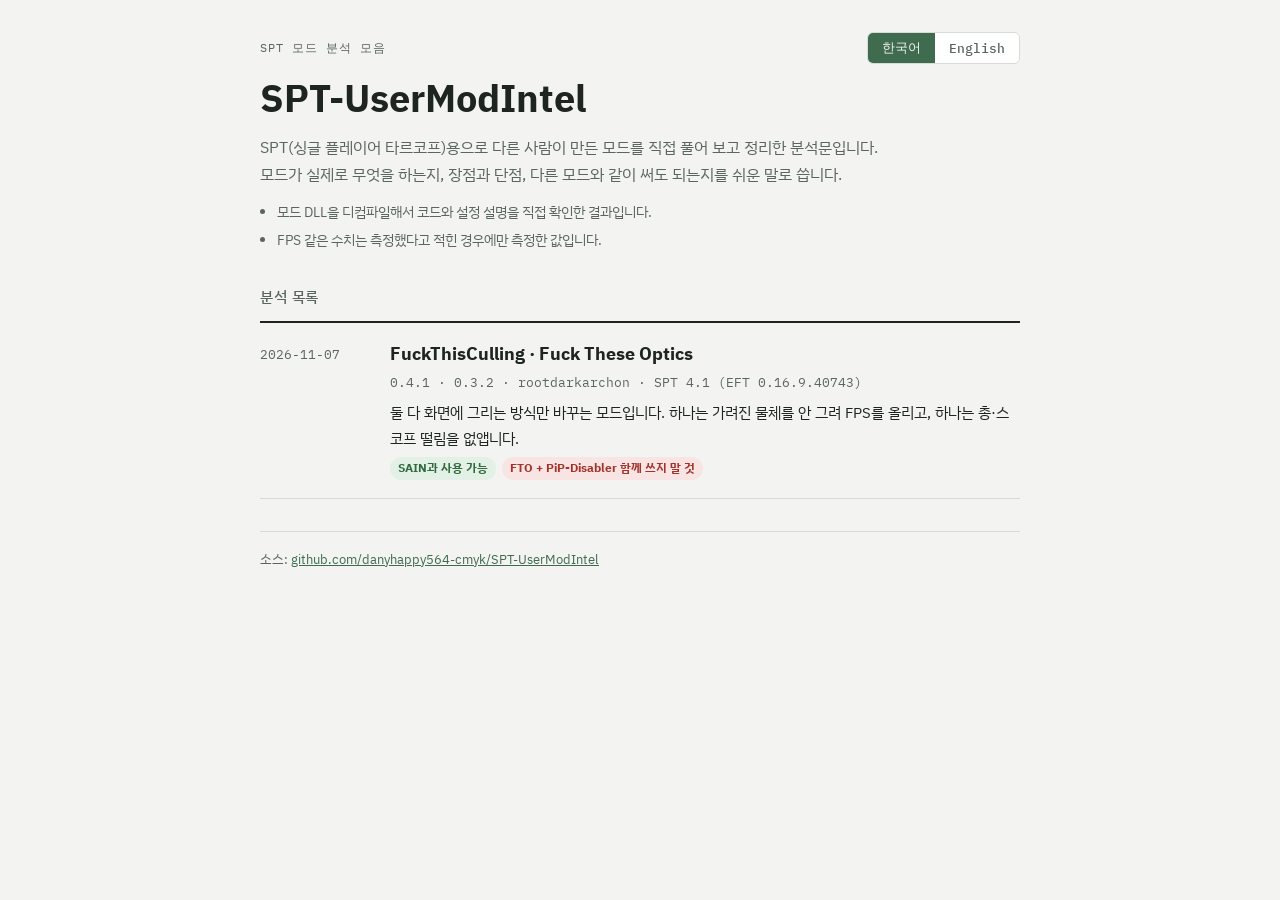
==== index.html @ 70f2d1f4 "보고서를 웹페이지 형식으로 전환: 홈 화면 index.html, 보고서 index.html, md 보고서 제거" ====
<!doctype html>
<html lang="ko">
<head>
<meta charset="utf-8">
<meta name="viewport" content="width=device-width, initial-scale=1, viewport-fit=cover">
<title>SPT-UserModIntel</title>
<link rel="stylesheet" href="https://fonts.googleapis.com/css2?family=IBM+Plex+Sans+KR:wght@400;500;700&family=IBM+Plex+Mono:wght@400;500&display=swap">
<style>
/* Layout: one column; intro, then one row per review (newest first). Same tokens as the review pages. */
*, *::before, *::after { box-sizing: border-box; }
:root {
  --bg: #f3f4f1; --surface: #ffffff; --fg: #1d2421; --muted: #5a6560; --line: #d6dbd6;
  --accent: #3f6b4f; --warn: #9a5b00; --warn-bg: #fbf1df; --bad: #a3322a; --bad-bg: #f8e5e3;
  --good: #2f6b3f; --good-bg: #e3f0e6;
  --font-body: "IBM Plex Sans KR", "Malgun Gothic", "Apple SD Gothic Neo", system-ui, sans-serif;
  --font-mono: "IBM Plex Mono", ui-monospace, Consolas, monospace;
}
@media (prefers-color-scheme: dark) {
  :root:not([data-theme="light"]) {
    --bg: #151a18; --surface: #1c2320; --fg: #e3e8e4; --muted: #9aa69f; --line: #2e3833;
    --accent: #8cc49d; --warn: #e6b45a; --warn-bg: #2e2617; --bad: #f08a80; --bad-bg: #321d1b;
    --good: #8cc49d; --good-bg: #1b2d21; color-scheme: dark;
  }
}
:root[data-theme="dark"] {
  --bg: #151a18; --surface: #1c2320; --fg: #e3e8e4; --muted: #9aa69f; --line: #2e3833;
  --accent: #8cc49d; --warn: #e6b45a; --warn-bg: #2e2617; --bad: #f08a80; --bad-bg: #321d1b;
  --good: #8cc49d; --good-bg: #1b2d21; color-scheme: dark;
}
[hidden] { display: none !important; }
body {
  margin: 0; background: var(--bg); color: var(--fg); font-family: var(--font-body);
  font-size: 16px; line-height: 1.7;
  padding-left: max(16px, env(safe-area-inset-left, 0px));
  padding-right: max(16px, env(safe-area-inset-right, 0px));
  padding-block: 32px 64px;
}
.wrap { max-width: 760px; margin: 0 auto; display: flex; flex-direction: column; gap: 32px; }
header { display: flex; flex-direction: column; gap: 12px; }
.topbar { display: flex; justify-content: space-between; align-items: center; gap: 12px; flex-wrap: wrap; }
.kicker { font-family: var(--font-mono); font-size: 12px; letter-spacing: .08em; text-transform: uppercase; color: var(--muted); }
.lang { display: inline-flex; border: 1px solid var(--line); border-radius: 6px; overflow: hidden; }
.lang button { font: 500 13px var(--font-mono); padding: 6px 14px; border: 0; background: var(--surface); color: var(--muted); cursor: pointer; }
.lang button[aria-pressed="true"] { background: var(--accent); color: var(--bg); }
.lang button:focus-visible { outline: 2px solid var(--accent); outline-offset: -2px; }
h1 { font-size: clamp(28px, 6vw, 38px); line-height: 1.2; margin: 0; font-weight: 700; }
h2 { font-size: 15px; margin: 0; color: var(--muted); font-weight: 500; letter-spacing: .04em; }
p { margin: 0; }
.lede { color: var(--muted); max-width: 62ch; }
ul.rules { margin: 0; padding-left: 1.2em; color: var(--muted); font-size: 14px; display: flex; flex-direction: column; gap: 4px; }
.list { display: flex; flex-direction: column; border-top: 2px solid var(--fg); }
.item { display: grid; grid-template-columns: 110px 1fr; gap: 4px 20px; padding: 18px 0; border-bottom: 1px solid var(--line); color: inherit; text-decoration: none; }
.item:hover .t, .item:focus-visible .t { color: var(--accent); text-decoration: underline; }
.item:focus-visible { outline: 2px solid var(--accent); outline-offset: 4px; }
.date { font-family: var(--font-mono); font-size: 13px; color: var(--muted); font-variant-numeric: tabular-nums; padding-top: 3px; }
.body { min-width: 0; display: flex; flex-direction: column; gap: 6px; }
.t { font-size: 18px; font-weight: 700; line-height: 1.4; }
.sub { font-family: var(--font-mono); font-size: 13px; color: var(--muted); }
.v { font-size: 15px; }
.tags { display: flex; flex-wrap: wrap; gap: 6px; }
.pill { display: inline-block; font-size: 12px; font-weight: 700; padding: 1px 8px; border-radius: 999px; white-space: nowrap; }
.ok { background: var(--good-bg); color: var(--good); }
.mid { background: var(--warn-bg); color: var(--warn); }
.no { background: var(--bad-bg); color: var(--bad); }
@media (max-width: 520px) { .item { grid-template-columns: 1fr; } }
footer { font-size: 13px; color: var(--muted); border-top: 1px solid var(--line); padding-top: 16px; }
footer a { color: var(--accent); }
</style>
</head>
<body>
<div class="wrap">

<!-- ===================== KOREAN ===================== -->
<div data-lang="ko" class="wrap">
<header>
  <div class="topbar">
    <span class="kicker">SPT 모드 분석 모음</span>
    <div class="lang" role="group" aria-label="언어">
      <button type="button" id="btn-ko-1" data-set="ko">한국어</button>
      <button type="button" id="btn-en-1" data-set="en">English</button>
    </div>
  </div>
  <h1>SPT-UserModIntel</h1>
  <p class="lede">SPT(싱글 플레이어 타르코프)용으로 다른 사람이 만든 모드를 직접 풀어 보고 정리한 분석문입니다. 모드가 실제로 무엇을 하는지, 장점과 단점, 다른 모드와 같이 써도 되는지를 쉬운 말로 씁니다.</p>
  <ul class="rules">
    <li>모드 DLL을 디컴파일해서 코드와 설정 설명을 직접 확인한 결과입니다.</li>
    <li>FPS 같은 수치는 측정했다고 적힌 경우에만 측정한 값입니다.</li>
  </ul>
</header>

<section style="display:flex;flex-direction:column;gap:12px">
  <h2>분석 목록</h2>
  <div class="list">
    <a class="item" href="reports/2026-11-07-FuckThisCulling-FuckTheseOptics/index.html#ko">
      <span class="date">2026-11-07</span>
      <span class="body">
        <span class="t">FuckThisCulling · Fuck These Optics</span>
        <span class="sub">0.4.1 · 0.3.2 · rootdarkarchon · SPT 4.1 (EFT 0.16.9.40743)</span>
        <span class="v">둘 다 화면에 그리는 방식만 바꾸는 모드입니다. 하나는 가려진 물체를 안 그려 FPS를 올리고, 하나는 총·스코프 떨림을 없앱니다.</span>
        <span class="tags"><span class="pill ok">SAIN과 사용 가능</span><span class="pill no">FTO + PiP-Disabler 함께 쓰지 말 것</span></span>
      </span>
    </a>
  </div>
</section>

<footer>소스: <a href="https://github.com/danyhappy564-cmyk/SPT-UserModIntel">github.com/danyhappy564-cmyk/SPT-UserModIntel</a></footer>
</div>

<!-- ===================== ENGLISH ===================== -->
<div data-lang="en" class="wrap" hidden>
<header>
  <div class="topbar">
    <span class="kicker">SPT mod reviews</span>
    <div class="lang" role="group" aria-label="Language">
      <button type="button" id="btn-ko-2" data-set="ko">한국어</button>
      <button type="button" id="btn-en-2" data-set="en">English</button>
    </div>
  </div>
  <h1>SPT-UserModIntel</h1>
  <p class="lede">Plain-language reviews of other people's mods for SPT (Single Player Tarkov). Each one explains what a mod actually does, its pros and cons, and whether it works with other mods.</p>
  <ul class="rules">
    <li>Based on decompiling the mod DLLs and reading the code and setting descriptions directly.</li>
    <li>Numbers such as FPS are measured only where a review says so.</li>
  </ul>
</header>

<section style="display:flex;flex-direction:column;gap:12px">
  <h2>Reviews</h2>
  <div class="list">
    <a class="item" href="reports/2026-11-07-FuckThisCulling-FuckTheseOptics/index.html#en">
      <span class="date">2026-11-07</span>
      <span class="body">
        <span class="t">FuckThisCulling · Fuck These Optics</span>
        <span class="sub">0.4.1 · 0.3.2 · rootdarkarchon · SPT 4.1 (EFT 0.16.9.40743)</span>
        <span class="v">Both only change how things are drawn. One skips hidden objects for more FPS; the other removes gun and scope jitter.</span>
        <span class="tags"><span class="pill ok">Works with SAIN</span><span class="pill no">Do not combine FTO with PiP-Disabler</span></span>
      </span>
    </a>
  </div>
</section>

<footer>Source: <a href="https://github.com/danyhappy564-cmyk/SPT-UserModIntel">github.com/danyhappy564-cmyk/SPT-UserModIntel</a></footer>
</div>

</div>
<script>
(function () {
  var views = document.querySelectorAll('[data-lang]');
  function show(lang) {
    if (lang !== 'en') lang = 'ko';
    views.forEach(function (v) { v.hidden = v.getAttribute('data-lang') !== lang; });
    document.querySelectorAll('[data-set]').forEach(function (b) {
      b.setAttribute('aria-pressed', b.getAttribute('data-set') === lang ? 'true' : 'false');
    });
    document.documentElement.lang = lang;
  }
  document.querySelectorAll('[data-set]').forEach(function (b) {
    b.addEventListener('click', function () {
      var l = b.getAttribute('data-set');
      show(l);
      try { history.replaceState(null, '', '#' + l); } catch (e) {}
    });
  });
  window.addEventListener('hashchange', function () { show(location.hash.slice(1)); });
  var start = '';
  try { start = location.hash.slice(1); } catch (e) {}
  show(start);
})();
</script>
</body>
</html>
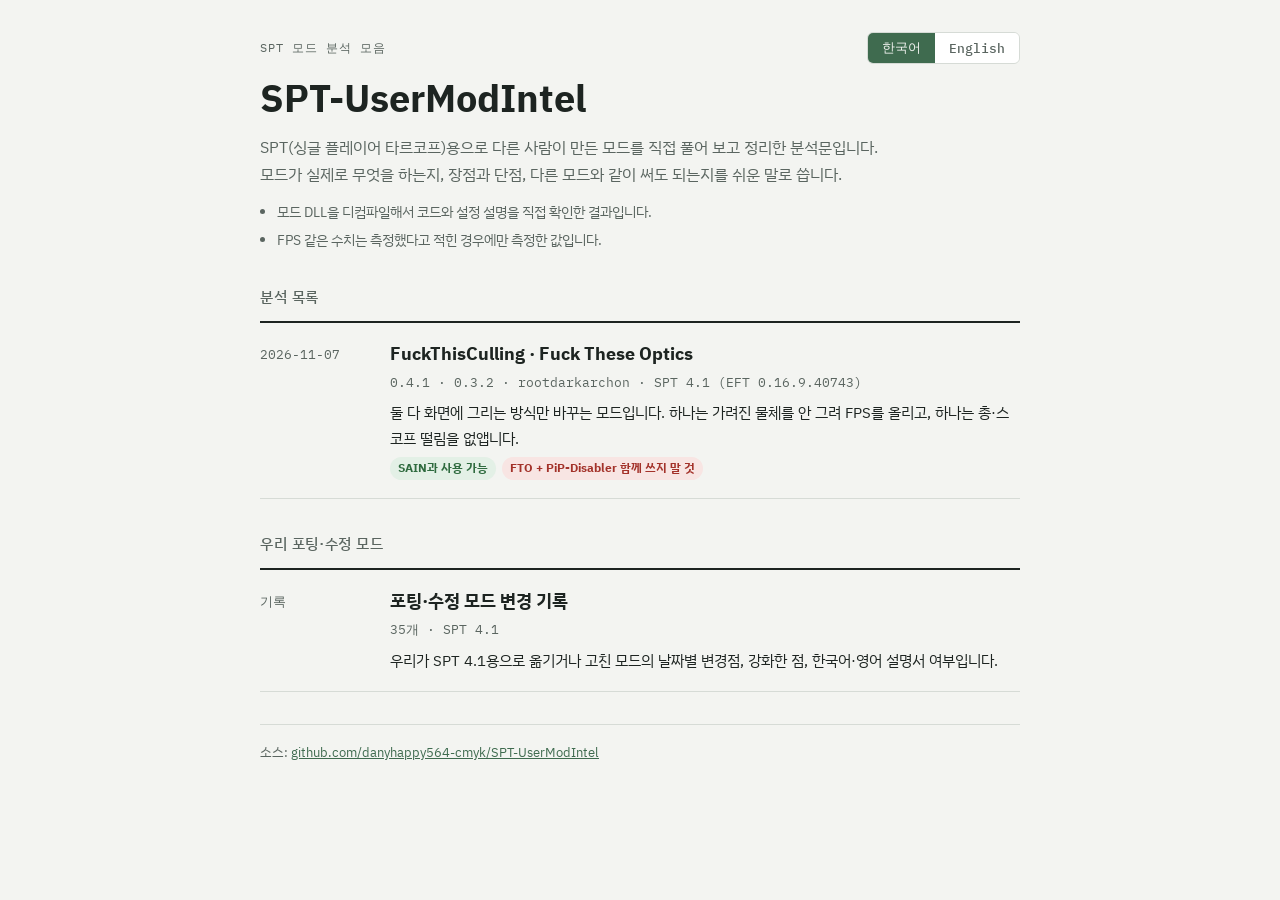
==== commit f6817bad: "포팅·수정 모드 변경 기록 페이지 추가 (mods/: 다운로드 포함 index.html, 아카라이브용 arca.html, 한/영) - 공개 포팅 저장소 35개의 날짜별 변경점·강화" ====
--- a/index.html
+++ b/index.html
@@ -103,6 +103,20 @@
   </div>
 </section>
 
+<section style="display:flex;flex-direction:column;gap:12px">
+  <h2>우리 포팅·수정 모드</h2>
+  <div class="list">
+    <a class="item" href="mods/arca.html#ko">
+      <span class="date">기록</span>
+      <span class="body">
+        <span class="t">포팅·수정 모드 변경 기록</span>
+        <span class="sub">35개 · SPT 4.1</span>
+        <span class="v">우리가 SPT 4.1용으로 옮기거나 고친 모드의 날짜별 변경점, 강화한 점, 한국어·영어 설명서 여부입니다.</span>
+      </span>
+    </a>
+  </div>
+</section>
+
 <footer>소스: <a href="https://github.com/danyhappy564-cmyk/SPT-UserModIntel">github.com/danyhappy564-cmyk/SPT-UserModIntel</a></footer>
 </div>
 
@@ -139,6 +153,20 @@
   </div>
 </section>
 
+<section style="display:flex;flex-direction:column;gap:12px">
+  <h2>Our ported &amp; edited mods</h2>
+  <div class="list">
+    <a class="item" href="mods/arca.html#en">
+      <span class="date">Log</span>
+      <span class="body">
+        <span class="t">Ported &amp; Edited Mods — Change Log</span>
+        <span class="sub">35 mods · SPT 4.1</span>
+        <span class="v">Date-ordered changes, improvements and Korean/English guide status for the mods we ported to or fixed for SPT 4.1.</span>
+      </span>
+    </a>
+  </div>
+</section>
+
 <footer>Source: <a href="https://github.com/danyhappy564-cmyk/SPT-UserModIntel">github.com/danyhappy564-cmyk/SPT-UserModIntel</a></footer>
 </div>
 
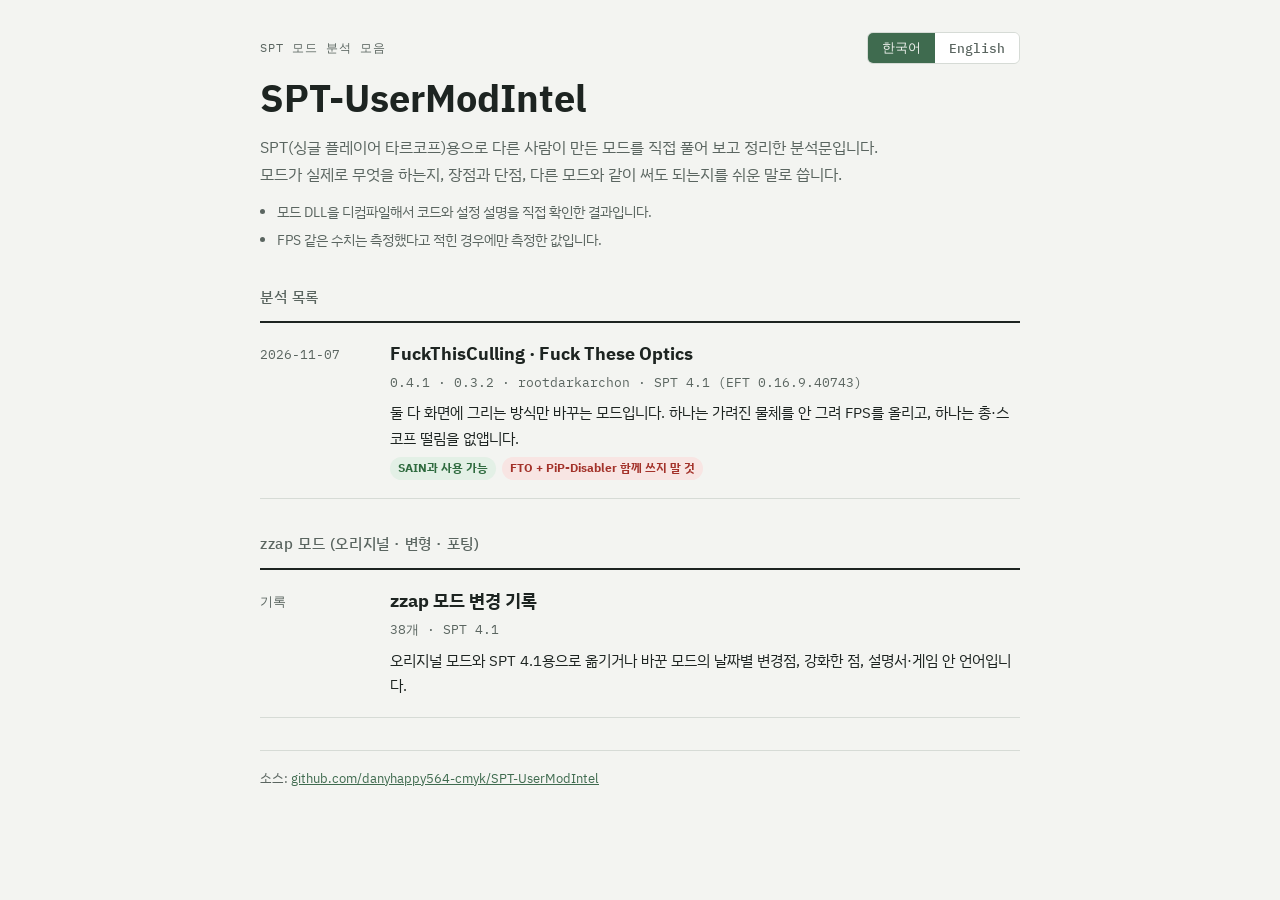
==== commit 7b1d0e63: "모드 변경 기록: 오리지널·변형·포팅 탭, 게임 안 언어 구분, 확인 상태·디코 전용 배포 반영 - 5개 제외(BlackDiv, Better Night Thermal Vision," ====
--- a/index.html
+++ b/index.html
@@ -104,14 +104,14 @@
 </section>
 
 <section style="display:flex;flex-direction:column;gap:12px">
-  <h2>우리 포팅·수정 모드</h2>
+  <h2>zzap 모드 (오리지널 · 변형 · 포팅)</h2>
   <div class="list">
     <a class="item" href="mods/arca.html#ko">
       <span class="date">기록</span>
       <span class="body">
-        <span class="t">포팅·수정 모드 변경 기록</span>
-        <span class="sub">35개 · SPT 4.1</span>
-        <span class="v">우리가 SPT 4.1용으로 옮기거나 고친 모드의 날짜별 변경점, 강화한 점, 한국어·영어 설명서 여부입니다.</span>
+        <span class="t">zzap 모드 변경 기록</span>
+        <span class="sub">38개 · SPT 4.1</span>
+        <span class="v">오리지널 모드와 SPT 4.1용으로 옮기거나 바꾼 모드의 날짜별 변경점, 강화한 점, 설명서·게임 안 언어입니다.</span>
       </span>
     </a>
   </div>
@@ -154,14 +154,14 @@
 </section>
 
 <section style="display:flex;flex-direction:column;gap:12px">
-  <h2>Our ported &amp; edited mods</h2>
+  <h2>zzap mods (original · variant · port)</h2>
   <div class="list">
     <a class="item" href="mods/arca.html#en">
       <span class="date">Log</span>
       <span class="body">
-        <span class="t">Ported &amp; Edited Mods — Change Log</span>
-        <span class="sub">35 mods · SPT 4.1</span>
-        <span class="v">Date-ordered changes, improvements and Korean/English guide status for the mods we ported to or fixed for SPT 4.1.</span>
+        <span class="t">zzap Mods — Change Log</span>
+        <span class="sub">38 mods · SPT 4.1</span>
+        <span class="v">Date-ordered changes, improvements, and guide / in-game languages for my original mods and the mods I ported to or changed for SPT 4.1.</span>
       </span>
     </a>
   </div>
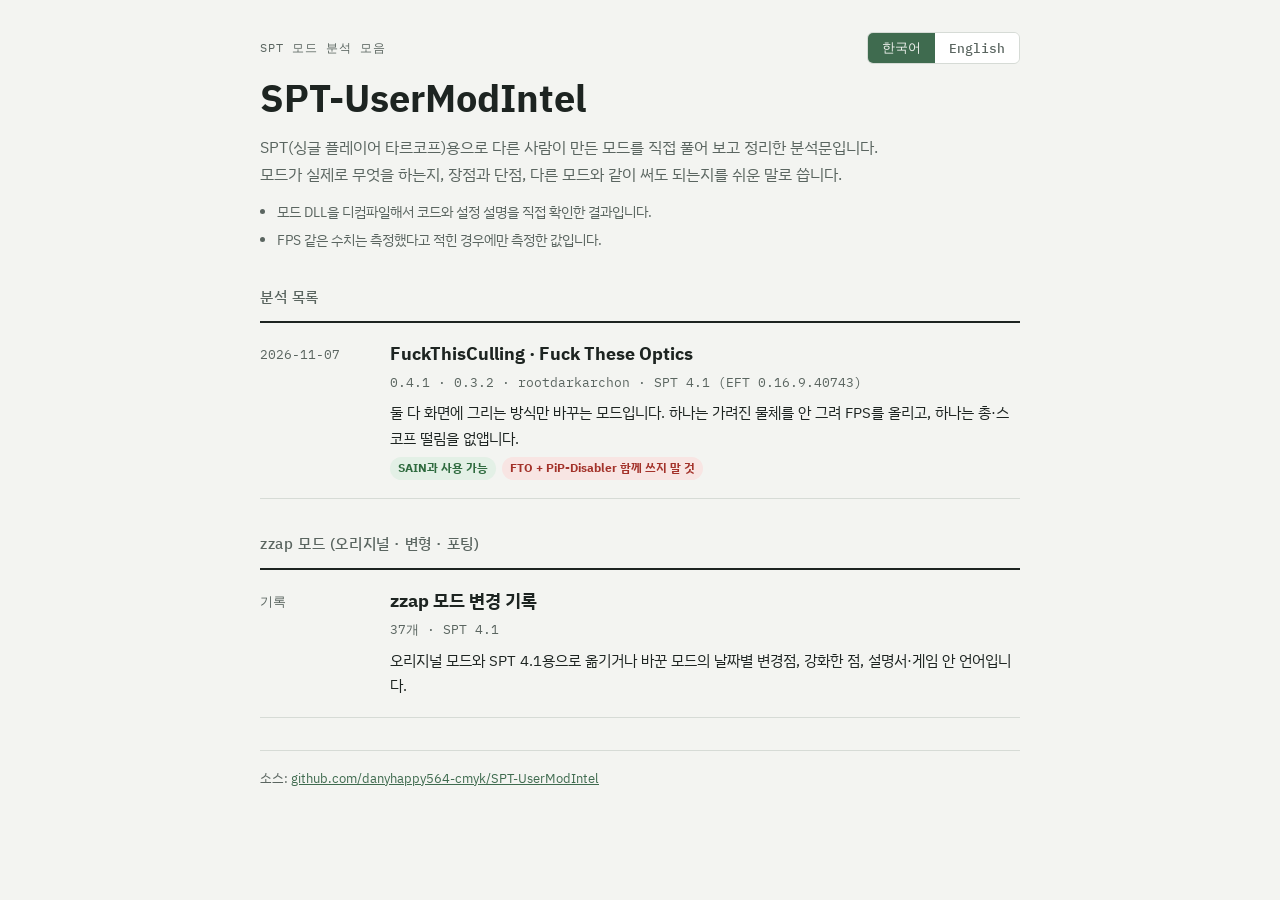
==== commit b7020c54: "모드 변경 기록: Project HANA-VI 제외(37개), 데이터·그리기 파일을 열 때마다 새로 받게(캐시로 옛 확인 상태가 보이던 문제)" ====
--- a/index.html
+++ b/index.html
@@ -110,7 +110,7 @@
       <span class="date">기록</span>
       <span class="body">
         <span class="t">zzap 모드 변경 기록</span>
-        <span class="sub">38개 · SPT 4.1</span>
+        <span class="sub">37개 · SPT 4.1</span>
         <span class="v">오리지널 모드와 SPT 4.1용으로 옮기거나 바꾼 모드의 날짜별 변경점, 강화한 점, 설명서·게임 안 언어입니다.</span>
       </span>
     </a>
@@ -160,7 +160,7 @@
       <span class="date">Log</span>
       <span class="body">
         <span class="t">zzap Mods — Change Log</span>
-        <span class="sub">38 mods · SPT 4.1</span>
+        <span class="sub">37 mods · SPT 4.1</span>
         <span class="v">Date-ordered changes, improvements, and guide / in-game languages for my original mods and the mods I ported to or changed for SPT 4.1.</span>
       </span>
     </a>
